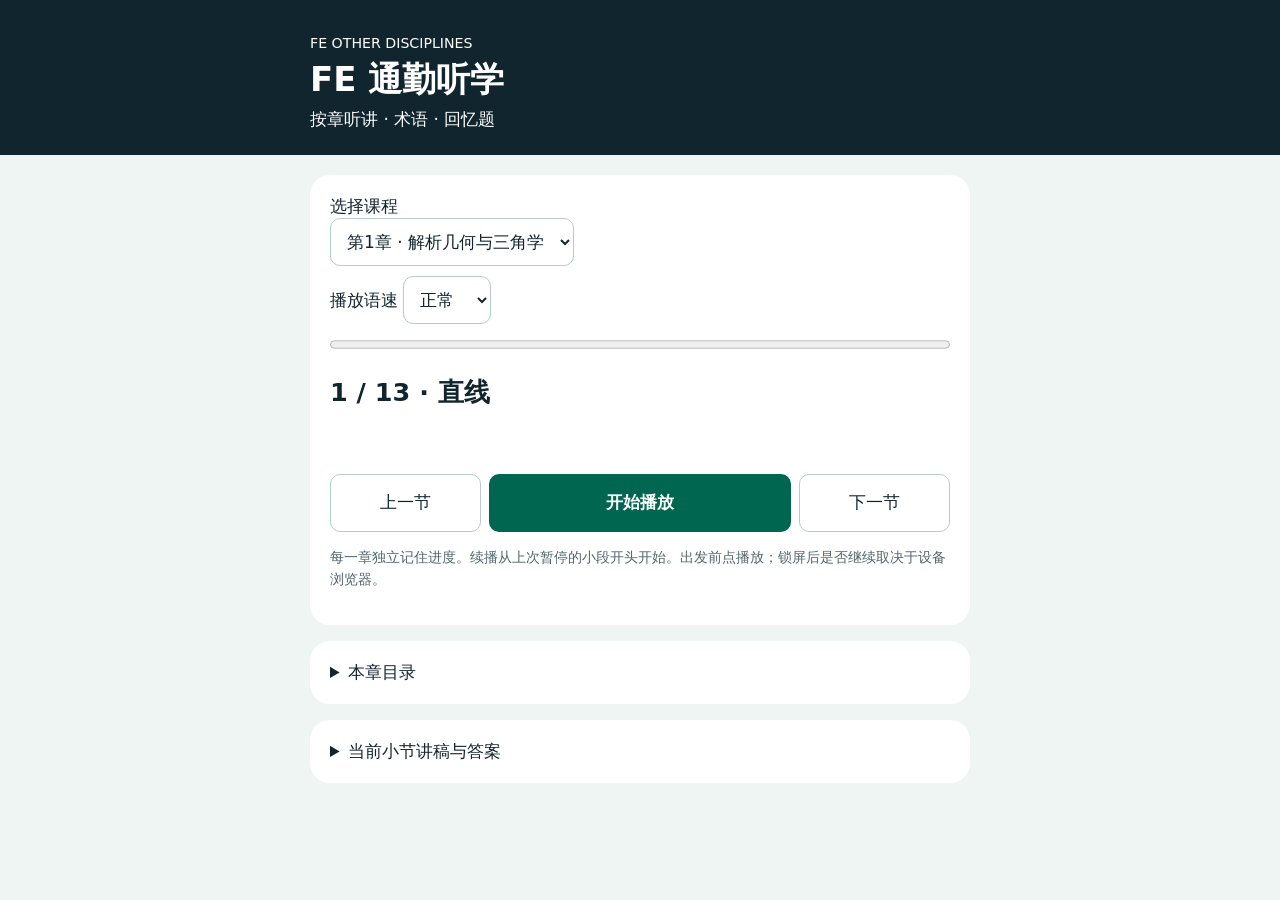
==== commute/index.html @ 7ecb3fdf "Add chapter-based FE commute player with Chapter 1 and saved progress" ====
<!doctype html><html lang="zh-CN"><head><meta charset="utf-8"><meta name="viewport" content="width=device-width,initial-scale=1,viewport-fit=cover"><meta name="apple-mobile-web-app-capable" content="yes"><meta name="apple-mobile-web-app-title" content="FE 听学"><meta name="theme-color" content="#11252e"><title>FE 通勤听学</title><style>
*{box-sizing:border-box}body{margin:0;background:#eff5f3;color:#11252e;font:17px system-ui,sans-serif}header{background:#11252e;color:white;padding:32px max(22px,calc((100% - 660px)/2)) 24px}h1{margin:5px 0}main{max-width:700px;margin:auto;padding:20px}section{background:white;border-radius:20px;padding:20px;margin-bottom:16px}label{display:block;margin-bottom:10px}button,select{font:inherit;min-height:48px;border:1px solid #b8ccc6;border-radius:10px;background:#fff;color:#11252e;padding:8px 12px}select{max-width:100%}button{cursor:pointer}#play{background:#006650;color:white;border:0;min-height:58px;font-weight:700}nav{display:grid;grid-template-columns:1fr 2fr 1fr;gap:8px}progress{width:100%;accent-color:#006650}#status{min-height:1.5em}p{line-height:1.6}.muted{color:#50676c;font-size:14px}details button{width:100%;text-align:left;margin-top:6px}button[aria-current=true]{background:#d9eee7;border-color:#006650}
</style></head><body><header><small>FE OTHER DISCIPLINES</small><h1>FE 通勤听学</h1><div>按章听讲 · 术语 · 回忆题</div></header><main><section><label>选择课程<br><select id="chapter"></select></label><label>播放语速 <select id="rate"><option value=".8">0.8×</option><option value=".95" selected>正常</option><option value="1.1">1.1×</option></select></label><progress id="bar"></progress><h2 id="title"></h2><p id="status" role="status"></p><nav><button id="prev">上一节</button><button id="play">开始播放</button><button id="next">下一节</button></nav><p class="muted">每一章独立记住进度。续播从上次暂停的小段开头开始。出发前点播放；锁屏后是否继续取决于设备浏览器。</p></section><section><details><summary>本章目录</summary><div id="toc"></div></details></section><section><details><summary>当前小节讲稿与答案</summary><div id="script"></div></details></section></main><script>
const chapters=[{id:'1',title:'第1章 · 解析几何与三角学',sections:[["直线","Slope. Intercept. Point-slope form.","斜率是竖直变化量除以水平变化量。用同一个顺序取两个坐标差。水平线的斜率为零，竖直线的斜率未定义。求横截距就令纵坐标为零；求纵截距就令横坐标为零。","经过原点和点二、六的直线，斜率是多少？","三。纵坐标变化六，横坐标变化二。"],["多项式函数","Polynomial. Quadratic. Root. Repeated root.","最高次非零项决定多项式的次数。次数为二的叫二次函数。令函数为零来求根。二次方程的判别式是 b 的平方减四 a c。正值有两个不同实根，零有重实根，负值没有实根。","二次函数图像与横轴相切时，有几个不同的实根？","一个；它是重根。"],["圆锥曲线","Conic section. Circle. Parabola. Ellipse. Hyperbola. Focus. Foci. Directrix.","圆上各点到圆心等距。抛物线上各点到焦点和准线等距。椭圆到两个焦点的距离和固定，双曲线到两个焦点的距离差的绝对值固定。","标准式里，椭圆和双曲线的两个平方项有什么区别？","椭圆的两项相加；双曲线的两项相减。对无旋转的双曲线，右边化成正一后，正项决定开口方向。"],["球面","Sphere. Center. Radius.","球面是到球心距离等于半径的所有空间点。标准方程左边是三个坐标相对球心的差各自平方再相加，右边是半径平方。","球面标准方程右边是二十五，半径是多少？","五。"],["空间两点距离","Distance between two points in space. Coordinate difference.","分别取两个点的横坐标差、纵坐标差和高度差。三个差各自平方，相加再开方。这个方法也用来求三维向量的长度。","三个坐标差分别是三、四、十二，距离是多少？","十三。"],["度与弧度","Degree. Radian. Angle mode.","一百八十度等于派弧度。度转弧度乘以派除以一百八十；弧度转度做反向换算。用计算器求三角函数之前先检查角度模式。","六十度等于多少弧度？","派除以三。"],["平面角","Plane angle. Complementary. Supplementary.","两个角相加等于九十度，叫互余；相加等于一百八十度，叫互补。量角时先确定始边、终边和旋转方向；按通常坐标约定，逆时针为正。","四十度的补角是多少？","一百四十度。"],["三角形","Triangle. Interior angle. Isosceles. Equilateral.","平面三角形三个内角和为一百八十度。等腰三角形的两条等边所对的角相等；等边三角形的三个角都是六十度。三角形任意两边之和必须大于第三边。","长二、三、五的三条线段能组成三角形吗？","不能。二加三等于五，三条线段只能排成直线。"],["直角三角形","Right triangle. Opposite. Adjacent. Hypotenuse.","相对于选定的锐角，正弦是对边除以斜边；余弦是邻边除以斜边；正切是对边除以邻边。换一个锐角，对边和邻边会互换，斜边不变。","对边三、邻边四，正切是多少？","四分之三。"],["三角恒等式","Trigonometric identity. Pythagorean identity.","正弦平方加余弦平方恒等于一。余弦在正负同一个角时相等；正弦则变号。如果从平方求出绝对值，还得用象限确定正负。","一个角在第二象限，正弦为五分之三，余弦是多少？","负五分之四。第二象限横坐标为负。"],["一般三角形","Law of sines. Law of cosines. Included angle.","知道一组相对的边和角，可以考虑正弦定理。知道两边和夹角求第三边，或知道三边求一个角，考虑余弦定理。若只给两边和其中一条边的对角，要注意可能有两个解，也可能无解。","两边长度分别为三和四，夹角为九十度。第三边是多少？","五。余弦定理在夹角九十度时变成熟悉的勾股定理。"],["面积计算","Area. Perpendicular height. Sector. Composite area.","三角形面积是底乘垂直高的一半。平行四边形是底乘垂直高。梯形是两条平行边的平均长度乘垂直高度。扇形面积是整圆面积乘圆心角占一整圈的比例。组合图形可以分块相加，或用大图减去孔洞。面积单位要平方。","半径四的圆上，九十度扇形的面积是多少？","四派平方单位。它占整个圆的四分之一。"],["体积计算","Volume. Cross-sectional area. Cylinder. Cone. Pyramid. Sphere.","直棱柱和圆柱的体积是底面积乘垂直高度。圆锥和棱锥是同底同高柱体的三分之一。球体体积和半径的三次方成正比。组合容器先按形状分段，再看哪些体积要加、哪些要减。体积单位要立方。","同底同高的圆柱和圆锥，哪个体积大，大几倍？","圆柱是圆锥的三倍。"]]}];
const $=id=>document.getElementById(id), synth=window.speechSynthesis, key='fe_commute_position_v1';
let saved={};try{saved=JSON.parse(localStorage.getItem(key))||{}}catch{}
let ch=0, i=0, playing=false, epoch=0, utterance, timer, watchdog;
const sections=()=>chapters[ch].sections, parts=()=>sections().flatMap(([n,en,zh,q,a])=>[['zh-CN',n],['en-US',en],['zh-CN',zh],['zh-CN',q],['pause',''],['zh-CN','答案。'+a]]);
function save(){saved[chapters[ch].id]=i;saved.current=chapters[ch].id;saved.rate=$('rate').value;try{localStorage.setItem(key,JSON.stringify(saved))}catch{}}
function draw(msg){const total=parts().length,k=Math.min(Math.floor(i/6),sections().length-1),s=sections()[k];$('title').textContent=(k+1)+' / '+sections().length+' · '+s[0];$('bar').max=total;$('bar').value=i;$('play').textContent=playing?'暂停':i===total?'重听本章':i?'继续播放':'开始播放';$('status').textContent=msg??(playing?'正在播放':i===total?'本章已听完':i?'已保存进度':'');$('toc').querySelectorAll('button').forEach((b,j)=>b.setAttribute('aria-current',String(j===k)));$('script').replaceChildren(...s.slice(1).map(t=>{const p=document.createElement('p');p.textContent=t;return p}));}
function stop(){playing=false;epoch++;clearTimeout(timer);clearTimeout(watchdog);if(utterance){utterance=null;synth?.cancel()}save();}
function step(){if(!playing)return;save();draw();const part=parts()[i];if(!part){stop();draw();return;}const token=epoch;const done=()=>{if(token!==epoch||!playing)return;clearTimeout(watchdog);utterance=null;i++;step()};if(part[0]==='pause'){timer=setTimeout(done,4000);return;}
try{if(navigator.audioSession)navigator.audioSession.type='playback'}catch{}
const u=new SpeechSynthesisUtterance(part[1]);utterance=u;u.lang=part[0];u.rate=Number($('rate').value);u.onend=done;u.onerror=()=>{if(token!==epoch)return;stop();draw('未能播放。请检查声音输出，再点继续。')};watchdog=setTimeout(()=>{if(token!==epoch)return;stop();draw('朗读没有响应，请点继续重试。')},45000);try{synth.speak(u)}catch{stop();draw('无法启动朗读。')}
}
function start(){if(!synth||!window.SpeechSynthesisUtterance){draw('当前浏览器不支持朗读。可以打开讲稿阅读。');return;}if(i>=parts().length)i=0;playing=true;step();}
function seek(n){const was=playing;stop();i=Math.max(0,Math.min(n,(sections().length-1)*6));save();if(was)start();else draw();}
function load(){const raw=saved[chapters[ch].id];i=Number.isInteger(raw)?Math.max(0,Math.min(raw,parts().length)):0;$('toc').replaceChildren(...sections().map(([n],j)=>{const b=document.createElement('button');b.textContent=(j+1)+'. '+n;b.onclick=()=>seek(j*6);return b}));draw();}
chapters.forEach((c,j)=>$('chapter').add(new Option(c.title,j)));
ch=Math.max(0,chapters.findIndex(c=>c.id===saved.current));$('chapter').value=ch;if(['.8','.95','1.1'].includes(saved.rate))$('rate').value=saved.rate;
$('chapter').onchange=()=>{stop();ch=Number($('chapter').value);load();save()};$('rate').onchange=save;
$('play').onclick=()=>{if(playing){stop();draw()}else start()};$('prev').onclick=()=>seek((Math.floor(i/6)-1)*6);$('next').onclick=()=>{const n=(Math.floor(i/6)+1)*6;if(n<parts().length)seek(n)};
window.addEventListener('pagehide',stop);load();
</script></body></html>
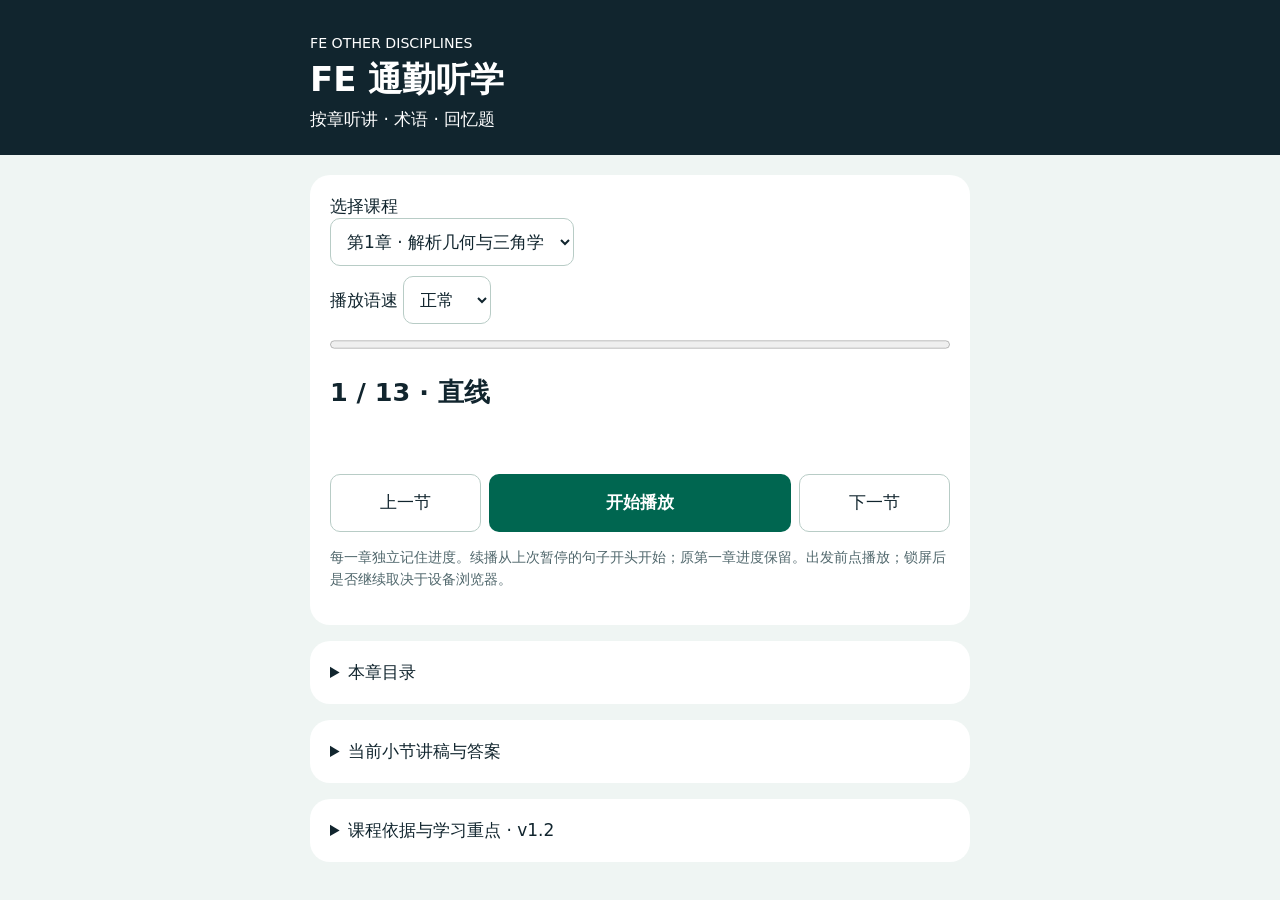
==== commit 38e65a71: "Expand FE commute lessons through chapter 8 with exam-aligned emphasis and sentence resume" ====
--- a/commute/index.html
+++ b/commute/index.html
@@ -1,21 +1,36 @@
 <!doctype html><html lang="zh-CN"><head><meta charset="utf-8"><meta name="viewport" content="width=device-width,initial-scale=1,viewport-fit=cover"><meta name="apple-mobile-web-app-capable" content="yes"><meta name="apple-mobile-web-app-title" content="FE 听学"><meta name="theme-color" content="#11252e"><title>FE 通勤听学</title><style>
 *{box-sizing:border-box}body{margin:0;background:#eff5f3;color:#11252e;font:17px system-ui,sans-serif}header{background:#11252e;color:white;padding:32px max(22px,calc((100% - 660px)/2)) 24px}h1{margin:5px 0}main{max-width:700px;margin:auto;padding:20px}section{background:white;border-radius:20px;padding:20px;margin-bottom:16px}label{display:block;margin-bottom:10px}button,select{font:inherit;min-height:48px;border:1px solid #b8ccc6;border-radius:10px;background:#fff;color:#11252e;padding:8px 12px}select{max-width:100%}button{cursor:pointer}#play{background:#006650;color:white;border:0;min-height:58px;font-weight:700}nav{display:grid;grid-template-columns:1fr 2fr 1fr;gap:8px}progress{width:100%;accent-color:#006650}#status{min-height:1.5em}p{line-height:1.6}.muted{color:#50676c;font-size:14px}details button{width:100%;text-align:left;margin-top:6px}button[aria-current=true]{background:#d9eee7;border-color:#006650}
-</style></head><body><header><small>FE OTHER DISCIPLINES</small><h1>FE 通勤听学</h1><div>按章听讲 · 术语 · 回忆题</div></header><main><section><label>选择课程<br><select id="chapter"></select></label><label>播放语速 <select id="rate"><option value=".8">0.8×</option><option value=".95" selected>正常</option><option value="1.1">1.1×</option></select></label><progress id="bar"></progress><h2 id="title"></h2><p id="status" role="status"></p><nav><button id="prev">上一节</button><button id="play">开始播放</button><button id="next">下一节</button></nav><p class="muted">每一章独立记住进度。续播从上次暂停的小段开头开始。出发前点播放；锁屏后是否继续取决于设备浏览器。</p></section><section><details><summary>本章目录</summary><div id="toc"></div></details></section><section><details><summary>当前小节讲稿与答案</summary><div id="script"></div></details></section></main><script>
+</style></head><body><header><small>FE OTHER DISCIPLINES</small><h1>FE 通勤听学</h1><div>按章听讲 · 术语 · 回忆题</div></header><main><section><label>选择课程<br><select id="chapter"></select></label><label>播放语速 <select id="rate"><option value=".8">0.8×</option><option value=".95" selected>正常</option><option value="1.1">1.1×</option></select></label><progress id="bar"></progress><h2 id="title"></h2><p id="status" role="status"></p><nav><button id="prev">上一节</button><button id="play">开始播放</button><button id="next">下一节</button></nav><p class="muted">每一章独立记住进度。续播从上次暂停的句子开头开始；原第一章进度保留。出发前点播放；锁屏后是否继续取决于设备浏览器。</p></section><section><details><summary>本章目录</summary><div id="toc"></div></details></section><section><details><summary>当前小节讲稿与答案</summary><div id="script"></div></details></section><section><details><summary>课程依据与学习重点 · v1.2</summary><p>第1–8章按用户提供的教材目录编排，讲解与练习为原创复习材料，不是教材逐页转录或官方真题。章节内标注讲解深度，按考纲覆盖、后续用途和学习薄弱点分配内容，不按页数平均分配。</p><p>数学整体8–12题、概率统计6–9题、静力学9–14题；这些是科目题数范围，不是单章题数。官方未给出每个小节的独立分值。“重点”是教学分配判断，不能保证实际出题频率。第一章优先距离、角度、三角关系及面积体积应用；第二章加强向量；第三章加强导数。变换等补充内容简讲。</p><p>关键词是查找建议，具体标题和页码依 Handbook 版本而异。听学用于概念与口答；计算、图形和详细计算器按键请在停下后练习。播放进度保存在当前浏览器，清除网站数据会丢失；不跨设备同步。</p><p><a href="https://ncees.org/wp-content/uploads/FE-Other-Disciplines-CBT-specs.pdf">NCEES Other Disciplines 官方考纲</a> · <a href="https://education.ti.com/products/calculators/scientific-calculators/ti-36x-pro">TI-36X Pro 官方功能说明</a></p></details></section></main><script>
 const chapters=[{id:'1',title:'第1章 · 解析几何与三角学',sections:[["直线","Slope. Intercept. Point-slope form.","斜率是竖直变化量除以水平变化量。用同一个顺序取两个坐标差。水平线的斜率为零，竖直线的斜率未定义。求横截距就令纵坐标为零；求纵截距就令横坐标为零。","经过原点和点二、六的直线，斜率是多少？","三。纵坐标变化六，横坐标变化二。"],["多项式函数","Polynomial. Quadratic. Root. Repeated root.","最高次非零项决定多项式的次数。次数为二的叫二次函数。令函数为零来求根。二次方程的判别式是 b 的平方减四 a c。正值有两个不同实根，零有重实根，负值没有实根。","二次函数图像与横轴相切时，有几个不同的实根？","一个；它是重根。"],["圆锥曲线","Conic section. Circle. Parabola. Ellipse. Hyperbola. Focus. Foci. Directrix.","圆上各点到圆心等距。抛物线上各点到焦点和准线等距。椭圆到两个焦点的距离和固定，双曲线到两个焦点的距离差的绝对值固定。","标准式里，椭圆和双曲线的两个平方项有什么区别？","椭圆的两项相加；双曲线的两项相减。对无旋转的双曲线，右边化成正一后，正项决定开口方向。"],["球面","Sphere. Center. Radius.","球面是到球心距离等于半径的所有空间点。标准方程左边是三个坐标相对球心的差各自平方再相加，右边是半径平方。","球面标准方程右边是二十五，半径是多少？","五。"],["空间两点距离","Distance between two points in space. Coordinate difference.","分别取两个点的横坐标差、纵坐标差和高度差。三个差各自平方，相加再开方。这个方法也用来求三维向量的长度。","三个坐标差分别是三、四、十二，距离是多少？","十三。"],["度与弧度","Degree. Radian. Angle mode.","一百八十度等于派弧度。度转弧度乘以派除以一百八十；弧度转度做反向换算。用计算器求三角函数之前先检查角度模式。","六十度等于多少弧度？","派除以三。"],["平面角","Plane angle. Complementary. Supplementary.","两个角相加等于九十度，叫互余；相加等于一百八十度，叫互补。量角时先确定始边、终边和旋转方向；按通常坐标约定，逆时针为正。","四十度的补角是多少？","一百四十度。"],["三角形","Triangle. Interior angle. Isosceles. Equilateral.","平面三角形三个内角和为一百八十度。等腰三角形的两条等边所对的角相等；等边三角形的三个角都是六十度。三角形任意两边之和必须大于第三边。","长二、三、五的三条线段能组成三角形吗？","不能。二加三等于五，三条线段只能排成直线。"],["直角三角形","Right triangle. Opposite. Adjacent. Hypotenuse.","相对于选定的锐角，正弦是对边除以斜边；余弦是邻边除以斜边；正切是对边除以邻边。换一个锐角，对边和邻边会互换，斜边不变。","对边三、邻边四，正切是多少？","四分之三。"],["三角恒等式","Trigonometric identity. Pythagorean identity.","正弦平方加余弦平方恒等于一。余弦在正负同一个角时相等；正弦则变号。如果从平方求出绝对值，还得用象限确定正负。","一个角在第二象限，正弦为五分之三，余弦是多少？","负五分之四。第二象限横坐标为负。"],["一般三角形","Law of sines. Law of cosines. Included angle.","知道一组相对的边和角，可以考虑正弦定理。知道两边和夹角求第三边，或知道三边求一个角，考虑余弦定理。若只给两边和其中一条边的对角，要注意可能有两个解，也可能无解。","两边长度分别为三和四，夹角为九十度。第三边是多少？","五。余弦定理在夹角九十度时变成熟悉的勾股定理。"],["面积计算","Area. Perpendicular height. Sector. Composite area.","三角形面积是底乘垂直高的一半。平行四边形是底乘垂直高。梯形是两条平行边的平均长度乘垂直高度。扇形面积是整圆面积乘圆心角占一整圈的比例。组合图形可以分块相加，或用大图减去孔洞。面积单位要平方。","半径四的圆上，九十度扇形的面积是多少？","四派平方单位。它占整个圆的四分之一。"],["体积计算","Volume. Cross-sectional area. Cylinder. Cone. Pyramid. Sphere.","直棱柱和圆柱的体积是底面积乘垂直高度。圆锥和棱锥是同底同高柱体的三分之一。球体体积和半径的三次方成正比。组合容器先按形状分段，再看哪些体积要加、哪些要减。体积单位要立方。","同底同高的圆柱和圆锥，哪个体积大，大几倍？","圆柱是圆锥的三倍。"]]}];
+chapters.push(...[{"id":"2","title":"第2章 · 代数与线性代数","sections":[["对数｜基础","Logarithm. Base. Natural logarithm. Exponent.","对数回答一个问题：底数要升到几次方，才得到这个数？二的三次方等于八，所以以二为底八的对数等于三。实数对数的真数必须大于零，底数大于零且不等于一。乘积的对数变成对数相加，商变成相减，幂的指数可以提到前面；和的对数不能这样拆。自然对数的底数是 e。计算器的 log 和 ln 要分清；一般换底可用真数的自然对数除以底数的自然对数。Handbook 可搜 logarithm。","以十为底，一百乘一千的对数是多少？能把一百加一千的对数也拆成两个对数相加吗？","乘积的对数等于二加三，也就是五。加法不能用乘积法则拆开。"],["复数｜重点","Complex number. Real part. Imaginary part. Conjugate. Magnitude.","复数写成实部加虚部乘 i，i 的平方等于负一，电气里也常用 j。相加时实部加实部，虚部加虚部。相乘要展开，遇到 i 平方就换成负一。三加四 i 的共轭是三减四 i，模是三和四的平方和开方，等于五。相除时可让分子分母同乘分母的共轭。复数的模不是实部加虚部。Handbook 搜 complex numbers；后续交流电路会再次使用。","三加四 i，乘三减四 i，结果是多少？为什么没有虚部？","二十五。交叉项抵消，负十六 i 平方变成正十六，再加九。一般复数乘自己的共轭，等于模的平方。"],["极坐标｜重点","Polar coordinates. Rectangular coordinates. Magnitude. Phase angle.","平面上的点既能用横纵坐标表示，也能用距离和方向角表示。半径乘角度的余弦得到横坐标，乘正弦得到纵坐标。反过来，半径用平方和开方。角度不能只看纵坐标除横坐标的反正切，因为它不能独自区分全部象限。比如负三、正三在第二象限，角度是一百三十五度，不是负四十五度。TI 三十六 X Pro 先检查度或弧度模式。Handbook 可搜 polar。","半径为十，方向角为三十度，横纵分量分别约是多少？","横分量八点六六，纵分量五。变式：若方向角是一百五十度，横分量变成负八点六六，纵分量仍为五。"],["方程的根｜基础","Root. Solution. Real root. Complex root.","根就是代入后能使方程成立的未知数值。先移项成为函数等于零，再谈求根。二次方程要区分两个不同实根、重根和复根。已知多项式的一个根，可以分解出对应因式，再处理剩下的多项式。选择题也可代入选项验证，但要验证原方程。TI 三十六 X Pro 有多项式求解器，适合检查二次和三次方程；计算器不能替你判断题目要求实根还是所有根。","若二是一个根，对应因式是 x 加二还是 x 减二？","x 减二，因为代入二后这个因式为零。你之前的三次方程题用代入法有效，接下来要把根和因式的关系补上。"],["矩阵｜重点","Matrix. Row. Column. Determinant. Inverse. Singular.","矩阵维数先报行，再报列。两个矩阵相加需要同样维数。矩阵相乘看中间维数：二行三列乘三行四列，结果为二行四列。每个元素用左边的一行与右边的一列对应相乘再相加。乘法一般不能交换顺序。二乘二矩阵的行列式，是主对角线乘积减另一条对角线乘积。方阵行列式为零时没有逆矩阵，叫奇异矩阵。TI 三十六 X Pro 的矩阵功能可核算，但先判维数。Handbook 搜 matrix 或 determinant。","矩阵第一行为一、二，第二行为三、四。行列式是多少？是否可逆？","一乘四减二乘三，等于负二。行列式不为零，所以可逆。变式：若第二行改成二、四，行列式为零，两行成比例，不可逆。"],["方程组的矩阵形式｜重点","Simultaneous equations. Coefficient matrix. Unknown vector.","写矩阵方程时，先统一未知数顺序。例如 x 加 y 等于五，二 x 减 y 等于一。系数矩阵第一行是一、一，第二行是二、负一；未知向量按 x、y 排列；右端向量是五、一。少一个未知数的项必须填零，不能让后面系数向前挪。计算器的线性方程组求解器可省算术，但求完必须代回原方程。Handbook 可搜 linear equations。","刚才两条方程相加，能先消去哪个未知数？最后 x 和 y 是多少？","消去 y，得到三 x 等于六，所以 x 等于二，y 等于三。代回第二式，四减三等于一。"],["克拉默法则｜简讲","Cramer's rule. Determinant.","克拉默法则用于系数矩阵行列式不为零的方程组。求某个未知数，就把系数矩阵中对应的那一列替换成右端常数列，求新行列式，再除以原行列式。这里替换的是列，不是行。若原行列式为零，不能直接套这个除法，也不能只凭这一点断定无解，因为也可能有无穷多解。考试复习重点是识别适用条件和正确替换，不必花大量听学时间展开大行列式。","原行列式为二，替换 x 对应列后的行列式为六，x 是多少？","三。分子六除以分母二。"],["向量｜加强","Vector. Component. Magnitude. Unit vector. Dot product. Cross product.","从起点指向终点的向量，三个分量都用终点减起点。起点二、三、十一，终点十、十五、二十，分量是八、十二、九。平方和为二百八十九，开方是十七。单位向量就是每个分量除以长度，它只保留方向，长度为一；零向量不能这样归一化。点积结果是标量，可用来求夹角；叉积结果是向量，方向用右手定则。Handbook 分开搜 vector、magnitude 或 unit vector，词之间保留空格。计算器向量功能能核算，先判断题目问长度还是方向。","向量十二、负二十、负九的长度和单位向量是什么？","长度二十五。三个分量分别除以二十五，得到零点四八、负零点八、负零点三六。变式：方向反过来，三个分量一起变号，长度仍是二十五。"],["向量恒等式｜重点基础","Scalar product. Vector product. Orthogonal.","一个向量点乘自己，等于长度的平方，只有零向量才等于零。一个向量叉乘自己则总等于零。点积可以交换顺序；叉积交换顺序会变号。两个非零向量垂直时点积为零，平行时叉积为零。理解这些规则比背一串符号更有用。复杂向量恒等式先知道在 Handbook 哪里查，优先掌握力的分解和力矩需要的运算。","两个非零向量的点积为零，它们是平行还是垂直？叉积换顺序后呢？","点积为零表示垂直。叉积换顺序后方向相反，大小不变。"],["数列与级数｜基础","Arithmetic progression. Geometric progression. Series. Convergence.","等差数列每次加同一个差，等比数列每次乘同一个比。等差数列求和可用首尾项的平均乘项数。等比数列要注意指数和项数，第一项通常对应零次幂。无限等比级数只有公比绝对值小于一才收敛，其和为首项除以一减公比。这也是后面理解某些资金序列的基础，但具体现金流仍要按工程经济学的时点计算。Handbook 搜 series。","一、二分之一、四分之一不断加下去，极限和是多少？","二，首项一除以一减二分之一。若公比换成二，项越来越大，不能套收敛级数的和。"]]},{"id":"3","title":"第3章 · 微积分","sections":[["导数｜加强","Derivative. Slope. Tangent. Rate of change.","导数表示瞬时变化率，在图像上是切线斜率。先对函数求导，再代入指定的 x，而不是把函数值当斜率。x 的 n 次方求导，是 n 乘 x 的 n 减一次方；常数的导数为零。复合函数还要乘内层导数，叫链式法则。你之前的 y 等于十二 x 平方加三，在 x 等于五处，函数值是三百零三，而斜率来自二十四 x，等于一百二十。TI 三十六 X Pro 可求某一点的数值导数，但不会替你输出一般的符号导数。Handbook 搜 derivatives。","y 等于三 x 平方加二，在 x 等于二时，切线斜率是多少？","十二，因为导数是六 x。变式：若函数变成三乘 x 加一的平方，导数为六乘 x 加一，代入二得到十八。"],["临界点与极值｜重点","Critical point. Local maximum. Local minimum. Endpoint.","临界点位于函数定义域内，可能是导数为零，也可能是导数不存在的点。导数为零不保证是极值，比如 x 的三次方在零处仍从左往右增加。可以看导数由负变正还是由正变负，或在适用时用二阶导数检验。闭区间上的绝对最大最小值还必须检查端点。优化题先写目标函数，再找临界点，最后比较合理范围内的候选值。","x 平方减四 x 加五的最小值在哪里？值是多少？","导数二 x 减四为零，得到 x 等于二；函数值为一。二阶导数为正，确认是最小值。"],["偏导数｜简讲","Partial derivative. Hold constant.","偏导数表示只改变一个变量时函数如何变化。对 x 求偏导时，把其他独立变量当常数。例如 x 平方乘 y，对 x 求偏导得到二 x y，对 y 求偏导得到 x 平方。现行数学考纲明确列的是单变量微积分，所以这里作为理解后续场和热力学关系的补充，不与基础导数、积分投入一样多。","x 平方加三 y，对 x 的偏导是多少？","二 x。三 y 在这一步被当成常数。"],["曲率｜简讲","Curvature. Radius of curvature.","曲率描述曲线局部弯得有多厉害，曲率半径与非零曲率互为倒数。直线曲率为零，圆的曲率是半径的倒数。一般函数的曲率公式涉及一阶和二阶导数，遇到时查表，比在通勤中硬背长公式更有效。不要把斜率大误认为曲率一定大，一条很陡的直线仍没有弯曲。","半径二米的圆，曲率是多少，单位是什么？","每米零点五。曲率的量纲是长度的倒数。"],["极限｜基础","Limit. Continuity. Indeterminate form.","极限描述自变量接近某个值时，函数趋向哪里，并不要求该点函数值存在。遇到零除以零，这是未定式，不是答案零。先考虑因式分解、约分或其他适用方法。以 x 平方减一除以 x 减一为例，x 不等于一时可化成 x 加一，因此接近一时极限是二。连续还要求极限与该点函数值一致。","刚才这个分式在 x 等于一时没有定义，是否意味着极限不存在？","不是。极限仍为二。函数在点上的值与趋近该点的行为要分开看。"],["积分｜重点","Integral. Antiderivative. Definite integral. Net area.","不定积分求原函数，要加积分常数。定积分给出带符号的累积量：图像在横轴下方会贡献负值，所以它不总是几何总面积。速度积分得到位移，速率积分得到路程。算定积分时用原函数在上限的值减下限的值；换上下限会变号。TI 三十六 X Pro 可求数值定积分，用来核算；先确认积分上下限、被积函数和单位。Handbook 搜 integrals。","速度为二 t 米每秒，从零秒到三秒的位移是多少？","积分的原函数是 t 平方，上限九减下限零，得到九米。变式：若速度有一段为负，求总路程要按方向改变处分段取绝对贡献。"],["形心与惯性矩｜概念重点","Centroid. First moment of area. Second moment of area.","形心可看成面积分布的平均位置，组合面积的形心等于各块面积乘各自形心坐标之和，再除以总面积。孔洞用负面积处理。面积二次矩则把到指定轴的距离平方作为权重，单位是长度四次方；它与质量惯性矩不是同一量。这里理解积分意义，详细组合截面计算到第十章再做。Handbook 搜 centroid 和 moment of inertia。","相同面积的两块区域，其形心横坐标分别为一和五，组合形心横坐标是多少？","三，因为面积相同，位置取平均。若面积不同就必须加权。"],["梯度、散度与旋度｜补弱","Gradient. Divergence. Curl.","梯度针对标量场，指向增长最快的方向。散度描述局部净流出趋势。旋度描述局部旋转趋势。平面场通常看垂直纸面的旋度分量，朝纸外为正，对应逆时针小桨轮趋势。不能只看某一根箭头朝哪里，要比较邻近位置的方向和大小怎样变化。完全均匀的一排箭头即使斜着指，也没有旋度。Handbook 搜 curl，不搜 positive vector。这里针对你之前的困惑补概念，不进行长篇场论推导。","如果上方流体向左、下方向右，局部小桨轮倾向顺时针还是逆时针？","逆时针，对应朝纸外的正旋度。关键在上下流速的差异，不是单独某根箭头的方向。"]]},{"id":"4","title":"第4章 · 微分方程与变换","sections":[["微分方程入门｜重点","Differential equation. Order. Initial condition.","微分方程把未知函数和它的导数联系起来。最高阶导数决定阶数。求解的结果通常是一个函数，不是单个数。通解含任意常数，初始条件用来确定常数。一阶增长衰减模型 y 的导数等于 k y，解为初值乘 e 的 k t 次方。k 为负时衰减。先认模型再用条件，比机械记一串形式有效。Handbook 搜 differential equations。","y 的导数等于负二 y，且零时刻 y 等于三，解是什么？","三乘 e 的负二 t 次方。代入零时刻得到三，再求导也能回到负二 y。"],["常系数齐次方程｜重点","Homogeneous. Constant coefficient. Characteristic equation.","对常系数线性齐次方程，可试指数形式，把微分问题化成特征方程。比如 y 的二阶导数减三倍一阶导数加二 y 等于零，对应 r 平方减三 r 加二等于零。根为一和二，所以解是两个指数函数的线性组合。重根时需额外乘 t；复根对应指数包络下的正弦余弦。不要把方程的阶数和特征根的数值混淆。","刚才方程的通解有几个待定常数？需要几个独立初始条件来确定？","两个常数，需要两个独立初始条件。通常给初始位置和初始变化率。"],["非齐次方程｜基础","Nonhomogeneous. Particular solution. General solution.","右端有外部驱动项的线性方程是非齐次的。总解由齐次通解加一个特解组成。特解要适应驱动的形式，但若猜测与齐次解重复，需要调整形式。考试准备先能分清自然响应和受迫响应，代回验证结果；长篇系数推导留在书面练习。","y 的导数加二 y 等于六。若寻找一个常数特解，它是多少？","三，因为常数的导数为零，二乘三等于六。总解为三加一个常数乘 e 的负二 t 次方。"],["傅里叶级数｜简讲","Fourier series. Period. Frequency. Harmonic.","傅里叶级数用不同频率的正弦余弦组合来表示适当的周期信号。基频由周期决定，谐波频率是基频的整数倍。重点是理解时域波形可以分解成频率成分，不在本轮逐项推导系数。该主题没有在当前 Other Disciplines 数学考纲中被单独列出，作为补充保留。","一个周期为零点零二秒的信号，基频是多少？","五十赫兹，频率是一除以周期。"],["傅里叶变换｜简讲","Fourier transform. Time domain. Frequency domain.","傅里叶变换把信号从时域描述转换成频域描述，帮助看出哪些频率成分明显。与周期信号的离散谐波展开相比，它能用于更一般的信号分析。复习时知道用途和术语即可，遇到具体变换对先查参考表。不要把频率赫兹与角频率每秒弧度当成同一个数。","频率与角频率怎样换算？","角频率等于二派乘频率。"],["拉普拉斯变换｜基础补充","Laplace transform. Inverse transform.","拉普拉斯变换可把线性微分方程转成代数方程，同时处理初始条件。做题通常是变换、代入初值、解代数式，再反变换。先会查基本变换对，不优先背大表。常数一对应一除以 s，指数 e 的负 a t 次方对应一除以 s 加 a；具体还需满足变换存在条件。Handbook 可搜 Laplace。","一除以 s 加二，对应哪个常见时间函数？","e 的负二 t 次方。"],["差分方程｜简讲","Difference equation. Recurrence. Discrete time.","微分方程描述连续变化，差分方程描述按步更新。比如下一步的量等于上一步的零点九倍，就是每步减少百分之十。先确定初始值、步数和更新规则，不能把每步减少的百分比误当成每步减去固定数量。","初值一百，每步乘零点九，两步后是多少？","八十一。第一步九十，第二步再乘零点九。"]]},{"id":"5","title":"第5章 · 数值方法","sections":[["近似、误差与收敛｜重点","Approximation. Absolute error. Relative error. Convergence.","数值方法使用有限步骤近似答案。绝对误差是近似值与真值之差的绝对值；相对误差再除以真值的绝对值，真值为零时这个定义不可直接使用。舍入误差来自有限位数，截断误差来自用有限近似代替完整过程。收敛是迭代逐步接近目标，不是只看计算器输出很多位。中间步骤尽量保留精度。Handbook 搜 numerical methods。","真值十，近似值九点八，绝对误差和相对误差是多少？","绝对误差零点二，相对误差百分之二。"],["求根｜重点","Root finding. Bisection. Newton's method.","连续函数在区间两端异号时，区间内至少有一个根，二分法反复缩小这个区间。牛顿法从初值出发，用函数值除以导数值来修正：新值等于旧值减去函数值与导数值的比。它可能快，但初值差、导数接近零等情况会失败。TI 的数值求解器可帮助核对根，却不代替题目要求的一步迭代。","对 x 平方减二求根，从一点五开始做一步牛顿迭代，新值约多少？","函数值零点二五，导数值三，新值为一点五减零点二五除以三，约一点四一六七。"],["最小化｜基础","Minimization. Objective function. Search interval.","数值最小化是寻找目标函数较小的位置。先区分求根和求极值：求根找函数为零，求极值找高低点。若对导数求根，可以得到极值候选点，但还得判断性质和边界。数值搜索受区间和初值影响，也可能只找到局部最小值。","x 平方加一的最小值是多少？它有实根吗？","最小值是一，在 x 等于零处取得。它没有实根，所以找最小值和找零点是不同任务。"],["数值积分｜重点","Trapezoidal rule. Simpson's rule. Step size.","梯形法用直线连接相邻数据点，估算曲线下的累积量。单个梯形面积是区间宽度乘两端函数值的平均。复合梯形法中内部点会被相邻两段各用一次。常见复合辛普森三分之一法需要等间距且子区间数为偶数，权重按一、四、二、四直到一排列。不要把数据点数当子区间数。若题目指定算法，计算器数值积分结果只能核对，不能替代步骤。","在零到二的区间，两端函数值为一和五，单个梯形估算积分是多少？","六。宽度二乘平均高度三。若中间还有数据点，就应按要求分段。"],["常微分方程数值解｜基础","Euler method. Step. Initial value.","欧拉法用当前点的斜率向前走一步。新函数值等于旧函数值加步长乘当前斜率。斜率要在旧位置计算，不能提前使用未知的新值。步长较小通常改善近似，但也增加计算量，并不自动消除所有数值问题。Handbook 可搜 Euler。","已知 y 的导数等于 y，初值 y 等于一，步长零点一，用欧拉法走一步，y 约多少？","一点一。旧值一加零点一乘斜率一。"]]},{"id":"6","title":"第6章 · 概率与统计","sections":[["集合｜基础","Set. Union. Intersection. Complement.","并集表示至少属于两个集合之一，交集表示同时属于两者，补集表示在所讨论的全集里不属于该集合。读题时注意 and 与 or：and 通常指同时发生，or 通常包含二者都发生。集合语言是概率的基础，但本章的主要听学时间留给分布、估计和检验。","十个人里六人会英语，五人会法语，三人两种都会，至少会一种的有几人？","八人。六加五减去被重复计算的三。"],["排列与组合｜基础","Permutation. Combination. Order matters.","排列考虑顺序，组合不考虑顺序。选五个人组成小组，只看有哪些人，是组合；选主席和副主席，即使是同两个人，职位对调也不同，是排列。计算器有排列和组合功能，先判题意再输入人数与选取数，不能只凭出现 select 就认定组合。","从五个人选两人参加同一培训，有几种选法？若选两个不同职位呢？","培训小组有十种组合；两个不同职位有二十种排列。"],["概率法则｜重点基础","Independent. Mutually exclusive. Conditional probability.","相互独立表示一个事件发生不改变另一个的概率；互斥表示不能同时发生，两者不是同义词。求并集通常是两者概率相加再减交集。条件概率是交集概率除以条件事件概率，分母必须非零。独立事件的交集概率可以相乘。读题时尤其注意 given that，表示已知某条件发生，要换样本范围。Handbook 搜 conditional probability。","两次独立试验，每次成功概率零点八，两次都成功的概率是多少？至少一次成功呢？","都成功为零点六四。至少一次成功为一减两次都失败的概率，也就是一减零点零四，等于零点九六。"],["集中趋势｜基础","Mean. Median. Mode. Outlier.","均值用总和除以个数，中位数先排序再看中间位置，众数是出现最多的值。极端值会明显影响均值，却不一定显著影响中位数。若各组样本数不同，不能直接平均各组均值，应按人数加权。TI 的统计功能能算均值，但先检查录入数据与频数。","数据一、二、一百，均值和中位数哪个更接近大部分数据？","中位数二更接近其中两个较小数据。均值约三十四点三三，被一百拉高。"],["离散程度｜重点","Variance. Standard deviation. Standard error.","方差衡量数据围绕均值的平方偏离，标准差是方差的平方根，单位与原数据一致。总体方差和样本方差分母不同，常用样本方差除以 n 减一。标准误差描述估计量的波动，不等于原始数据的标准差。独立同分布样本的样本均值标准误差，常用总体标准差或其估计值除以样本量平方根。计算器统计结果要区分总体标准差与样本标准差。","其他条件相同，样本量变成四倍，均值标准误差变成多少？","原来的一半，因为平方根增大为两倍。"],["数值事件与随机变量｜基础","Random variable. Outcome. Discrete. Continuous.","随机变量把随机结果映射成数值。一天的故障次数是离散的，测量的连续长度通常用连续变量描述。分清事件、随机变量以及它取到的数值，后面才能选择合适的概率模型。一个结果可能对应多个事件，概率计算要以题目定义的样本空间为准。","一个小时内到达的顾客人数与一位顾客的等待时间，哪个通常是离散变量？","人数是离散变量，等待时间通常建模为连续变量。"],["离散概率函数｜基础","Probability mass function. Discrete probability.","离散变量每个可能值对应一个概率，所有概率非负且总和为一。教材目录把这一节写作离散概率密度函数，但更常见的术语是概率质量函数。计算某个范围的概率，就把这个范围内各个可能值的概率相加。不要把概率表里的数值和对应概率混为一谈。","随机变量只取零、一、二，概率分别是零点二、零点五、零点三。它至少为一的概率是多少？","零点八，把一和二对应的概率相加。"],["连续分布函数｜重点基础","Probability density function. Cumulative distribution function.","连续变量的密度不是某一点的概率，区间概率等于密度曲线下面积。单个点的概率为零，不代表这个值不可能测到。累积分布函数表示变量小于或等于某个值的概率，区间概率可由两个累积值相减。密度总积分为一，累积函数从零趋向一且不会下降。Handbook 搜 probability distribution。","已知累积概率 F 三等于零点八，F 一等于零点二，变量落在一到三之间的概率是多少？","零点六。连续分布下，是否包含两个端点不改变结果。"],["期望值｜重点","Expected value. Expected loss. Weighted average.","期望是按概率加权的平均，不一定是某次真的能出现的结果。离散变量用每个数值乘对应概率再求和。决策题要统一收益和损失的正负号，并把所有可能结果纳入。期望值不能说明风险的全部，还要看波动或最坏情形。官方考纲明确包括决策中的期望值和期望误差。","一项选择有四分之一概率赚一百，四分之三概率亏二十，期望净收益是多少？","十。二十五减十五。即使期望为正，也不保证这一次盈利。"],["常见概率分布｜重点","Normal distribution. Binomial. Poisson. Standard score.","正态分布用均值和标准差描述，标准化是观测值减均值，再除以标准差。二项分布用于固定次数、独立且成功概率相同的二元试验。泊松分布常用于满足相应假设的区间计数。先识别模型条件，再查表或计算，不要看到平均数就默认正态。正态概率还要分清左尾、右尾和中间区间。","正态变量均值一百、标准差十，观测值一百二十的标准分数是多少？","二，表示高于均值两个标准差。标准分数不是概率，还需进一步查分布。"],["学生 t 检验｜重点","Student's t. Degrees of freedom. Unknown variance.","对总体均值做推断，当总体标准差未知时，常会使用样本标准差和 t 分布。单样本均值检验的统计量，是样本均值减假设均值，再除以样本标准差除样本量平方根。常见自由度为 n 减一。小样本使用该方法还要检查总体近似正态等条件；不同检验类型的公式不能混用。Handbook 搜 Student 或 t distribution。","样本量十六、样本标准差八，均值标准误差是多少？单样本 t 检验自由度呢？","标准误差二，自由度十五。"],["置信水平｜重点","Confidence level. Significance level. Coverage.","百分之九十五置信水平描述重复抽样构造区间的方法：长期来看，约百分之九十五的区间会覆盖固定的真实参数。它不表示百分之九十五的原始数据在区间里。其他条件相同，置信水平提高，区间通常变宽。显著性水平常与所选检验和区间相联系，但要检查单侧或双侧设定。","其他条件相同，百分之九十九置信区间与百分之九十五相比，哪个更宽？","百分之九十九的区间更宽，要用更大的范围换取更高覆盖率。"],["随机变量求和｜重点基础","Sum of random variables. Covariance. Independence.","期望的线性性质不要求变量独立：和的期望等于期望之和。方差相加则必须注意协方差；独立变量的和或差，方差都是各自方差相加。标准差不能直接相加。若变量相关，需要加入对应的协方差项。","两个独立变量的标准差分别为三和四，它们之和的标准差是多少？","五。先把方差九和十六相加，再开方。"],["均值的和与差｜基础","Difference of means. Sampling distribution.","比较两组均值时，重点是均值差及其标准误差。独立样本的均值差方差由两组均值各自的方差相加。若是同一批对象的前后测量，应考虑配对差值，而不是随意当独立两组。检验是否可合并方差、选什么自由度，要依据具体条件和参考公式。","同一台设备改造前后成对测量，与两批独立设备相比，处理方法应完全相同吗？","不应。配对数据要保留配对关系，通常分析每对的差值。"],["置信区间｜重点","Confidence interval. Margin of error. Sample size.","常见均值置信区间结构是点估计加减临界值乘标准误差。总体标准差已知、模型适用时可用标准正态临界值；未知时常用 t 方法。误差界随样本量平方根减小，因此要把误差界缩小一半，其他条件相同通常需要四倍样本量。正式做题要分清总体参数、样本统计量和单位。","均值五十，标准误差二，题目给临界值二，区间是多少？","四十六到五十四。误差界是二乘二等于四。临界值二是本题给定近似，不是所有区间都固定用二。"],["假设检验｜重点","Null hypothesis. Alternative hypothesis. P-value. Type one error.","先写原假设和备择假设，再选显著性水平与合适统计量。p 值是在原假设成立及模型条件下，出现至少如此极端数据的概率，不是原假设为真的概率。p 值小于显著性水平时拒绝原假设；否则是不拒绝，不能说证明原假设正确。第一类错误是原假设本来为真却拒绝它。单侧双侧应由问题决定，不应看完结果再改。","p 值零点零三，显著性水平零点零五，应怎样判断？若显著性水平改为零点零一呢？","在零点零五水平拒绝原假设；在零点零一水平不拒绝。"],["线性回归与拟合｜重点","Linear regression. Residual. Correlation. R squared.","回归用模型描述变量间关系。残差通常是观测值减模型预测值。相关系数描述线性关联的方向和强度，但相关不证明因果。在含截距的简单线性回归中，决定系数等于相关系数的平方，表示模型解释的响应变异比例。还应看残差、标准误差及模型条件，不能只盯一个拟合数。TI 的双变量统计可辅助拟合，注意把自变量和因变量录入正确列。","相关系数为负零点八，在含截距的简单线性回归中，决定系数是多少？负相关是否说明决定系数为负？","决定系数零点六四，不是负数。负号描述关系方向，平方后不保留方向。"]]},{"id":"7","title":"第7章 · 力系与力矩","sections":[["力与分量｜重点","Force. Resultant. Component. Free-body diagram.","力既有大小也有方向，还要关注作用位置。选定坐标轴后再分解。如果角度从水平轴量起，水平分量用余弦，竖直分量用正弦；若从竖直轴量起，分量关系随之改变。多个力求合力，先分别加横分量、纵分量，必要时还有高度分量，再求大小与方向，不能直接把各力大小相加。自由体图要选清研究对象，只画它受到的外力。Handbook 搜 statics 或 force。","一个十牛顿的力与正水平轴夹三十度，两个分量是多少？若另有五牛顿竖直向下力，合力的竖直分量呢？","水平约八点六六牛顿，竖直五牛顿；再加向下五牛顿后，竖直合力为零。"],["力矩与力偶｜重点","Moment. Lever arm. Couple. Right-hand rule.","力矩衡量力对指定点或轴的转动效应。平面题常用力乘垂直力臂，不是乘任意距离。作用线穿过取矩点时力矩为零。三维可用位置向量叉乘力，位置向量从取矩点指向力作用点。力偶由大小相等、方向相反、作用线不同的两力组成，合力为零但可以有非零力矩。平面通常约定逆时针为正，写方程前先统一。","十牛顿的力，垂直力臂零点三米，力矩大小是多少？若作用线穿过取矩点呢？","三牛顿米；穿过取矩点时为零。变式：力大小不变，垂直力臂加倍，力矩也加倍。"],["力系等效｜重点","Equivalent force system. Distributed load. Resultant location.","把力移到别处，一般还要增加相应力偶，才能保持刚体外部效应等效。分布载荷的合力等于载荷图面积，作用位置在该载荷图的形心。均布载荷作用于长度中点，三角形载荷的合力作用点在靠较大端的三分之一长度处。把牛顿每米乘长度，才得到牛顿。不要把总载荷作用点随意放在几何中点。","长度四米，均布载荷每米二百牛顿，等效合力及位置是什么？若同长三角形载荷从零升到每米二百呢？","均布为八百牛顿，位于中点。三角形为四百牛顿，距较大载荷端四除以三米，约一点三三米。"],["平衡解题流程｜重点","Equilibrium. Support reaction. Pin. Roller.","先隔离物体画自由体图，再标支承反力、已知力与尺寸。理想平面铰支座通常提供两个力分量，光滑滚轮通常提供一个法向反力，固定端还可提供反力矩。平面刚体平衡要求两个方向合力为零且合力矩为零。优先对未知力通过的点取矩，可以消去这些未知量。解完看单位、方向和物理合理性，负结果表示与假设方向相反。","六米简支梁，中央受一百二十牛顿向下集中力，无其他竖向载荷，两端竖向反力是多少？","各六十牛顿向上。变式：若力移到距左端二米处，右端反力四十牛顿，左端八十牛顿；对左端取矩得右反力乘六等于一百二十乘二。"]]},{"id":"8","title":"第8章 · 桁架","sections":[["静定桁架｜重点基础","Truss. Member. Joint. Statically determinate. Stability.","理想桁架由铰接杆件组成，载荷施加在节点，杆件通常视作二力杆，只承受轴向拉力或压力。平面桁架常用杆数加支承反力分量数等于二倍节点数，作为静定计数检查。但计数满足不保证几何稳定，仍要检查结构布置和支承。不要把这个等式当成稳定性的充分条件。Handbook 搜 truss。","若结构计数满足静定关系，是否就能保证它稳定？","不能。杆件或支承布置不合理，仍可能形成机构。"],["平面桁架与零力杆｜重点","Plane truss. Tension. Compression. Zero-force member.","拉力把节点沿杆向外拉，压力把节点沿杆向内推。分析节点时可以先把未知杆力统一假设为拉力，算出负值再解释为压力。没有外载或支座反力的节点，如果只有两根不共线杆相连，两根都是零力杆；如果恰好三根杆，其中两根共线，第三根非共线杆是零力杆。条件缺一不可，尤其不能忽略节点上的反力。零力杆也可能对其他载荷工况或稳定有用。","一个无外力节点连接三根杆，两根水平共线，一根斜杆，哪个是零力杆？","斜杆。两根水平杆无法平衡它的竖直分量，因此它的轴力必须为零。"],["节点法｜重点","Method of joints. Joint equilibrium. Axial force.","节点法把一个节点单独隔离，写水平和竖直力平衡。通常先求整体支座反力，再从最多两个独立未知杆力的节点入手。先根据几何确定分量比例，再列方程。两根对称斜杆支撑节点时，两边的水平分量可以抵消，竖直分量共同平衡外载。不要把单根杆的竖直分量误认为整根杆力。","一个节点向下受十千牛，两根对称杆从该节点向左右上方延伸，均与水平成三十度。平衡时每根杆力多少，是拉还是压？","每根十千牛拉力。两根拉力的向上分量相加为二乘杆力乘正弦三十度，等于十千牛。"],["截面法｜重点","Method of sections. Cut section. Moment equilibrium.","只想求几根指定杆力时，可切开桁架，取一侧整体画自由体图。平面截面体可用两个力平衡方程和一个力矩平衡方程。通常选择穿过不超过三根待求杆的截面，并确保方程独立；并不是只要三根就一定可解。对两根未知杆作用线的交点取矩，常能直接求第三根。截面上未知杆力仍可先假设拉力，负值解释为压力。","某截面取矩后，目标杆力的垂直力臂为两米，需平衡的外力矩为六千牛米，目标杆力大小是多少？","三千牛。还要根据方程符号判断拉压；不能只有大小就直接判定受拉。"]]}]);
+const firstExtras={"0":"做题先辨认题目问斜率、截距还是方程。比如经过一、二和三、六，斜率为二，点斜式用纵坐标减二等于二乘横坐标减一。直线平移与转动对斜率的影响不同：平行线斜率相同；两条非竖直的垂直线斜率乘积为负一。Handbook 搜 straight line 或 slope。","2":"抛物线尤其要先看参数定义。你教材的横向形式是纵坐标差的平方等于二 p 乘横坐标差，所以顶点到焦点的距离是 p 的绝对值除以二；另一些资料写四 a，此时顶点到焦点距离是 a 的绝对值。两种符号约定不能直接混用。椭圆的焦距参数满足 c 平方等于 a 平方减 b 平方，双曲线是相加，其中 a 的意义要按对应标准式确认。本节以识别和基础计算为主，长推导不必反复听。","4":"这是你之前的薄弱点。一定先做三个坐标差，再分别平方，不是把两个点到原点的距离相减。反向取差会让三个分量变号，但距离不变。Handbook 可搜 distance。第二章会把同一方法连接到向量长度和单位向量。","5":"TI 三十六 X Pro 里，先用 mode 检查角度单位，再算三角函数。已知角度用正弦、余弦等求比值；已知比值求角度，用反三角函数。弧度是角度的数值表示，派本身仍是约三点一四的常数，不能把所有公式里的派都换成一百八十。","8":"遇到力的分解或斜杆题，先画清题目给的角度是相对水平还是竖直。比如已知斜边十，角度相对水平为三十度，水平投影约八点六六，竖直投影五。计算器模式选错时结果仍可能像一个正常数字，因此核对数量级和方向很重要。","10":"实际计算时先给边与对应角作一致标记。比如两边三和四，夹角六十度，第三边平方是九加十六减二乘三乘四乘余弦六十度，得到十三，第三边约三点六一。不要把非夹角硬放入余弦定理的这个位置。Handbook 搜 law of cosines。","11":"例子：长六、宽四的矩形挖掉半径一的圆孔，剩余面积为二十四减派。单位转换也要平方：一平方米是一万平方厘米，不是一百。你已读到一点十五，这一节可边听边与书面面积图对应。Handbook 可搜 areas。","12":"圆柱半径二米、高三米，体积十二派立方米。若只是半径加倍，高度不变，体积变四倍，不是两倍。若整个相似物体所有长度都变两倍，体积才变八倍。Handbook 搜 volumes。听学帮助判断该用哪类公式，复杂组合图形仍需看图练习。"};Object.entries(firstExtras).forEach(([j,t])=>chapters[0].sections[Number(j)][2]+=' '+t);
+
 const $=id=>document.getElementById(id), synth=window.speechSynthesis, key='fe_commute_position_v1';
 let saved={};try{saved=JSON.parse(localStorage.getItem(key))||{}}catch{}
-let ch=0, i=0, playing=false, epoch=0, utterance, timer, watchdog;
+let ch=0, i=0, sentence=0, playing=false, epoch=0, utterance, timer, watchdog;
 const sections=()=>chapters[ch].sections, parts=()=>sections().flatMap(([n,en,zh,q,a])=>[['zh-CN',n],['en-US',en],['zh-CN',zh],['zh-CN',q],['pause',''],['zh-CN','答案。'+a]]);
-function save(){saved[chapters[ch].id]=i;saved.current=chapters[ch].id;saved.rate=$('rate').value;try{localStorage.setItem(key,JSON.stringify(saved))}catch{}}
+function save(){saved[chapters[ch].id]=i;saved[chapters[ch].id+':sentence']=sentence;saved.current=chapters[ch].id;saved.rate=$('rate').value;try{localStorage.setItem(key,JSON.stringify(saved))}catch{}}
 function draw(msg){const total=parts().length,k=Math.min(Math.floor(i/6),sections().length-1),s=sections()[k];$('title').textContent=(k+1)+' / '+sections().length+' · '+s[0];$('bar').max=total;$('bar').value=i;$('play').textContent=playing?'暂停':i===total?'重听本章':i?'继续播放':'开始播放';$('status').textContent=msg??(playing?'正在播放':i===total?'本章已听完':i?'已保存进度':'');$('toc').querySelectorAll('button').forEach((b,j)=>b.setAttribute('aria-current',String(j===k)));$('script').replaceChildren(...s.slice(1).map(t=>{const p=document.createElement('p');p.textContent=t;return p}));}
 function stop(){playing=false;epoch++;clearTimeout(timer);clearTimeout(watchdog);if(utterance){utterance=null;synth?.cancel()}save();}
-function step(){if(!playing)return;save();draw();const part=parts()[i];if(!part){stop();draw();return;}const token=epoch;const done=()=>{if(token!==epoch||!playing)return;clearTimeout(watchdog);utterance=null;i++;step()};if(part[0]==='pause'){timer=setTimeout(done,4000);return;}
-try{if(navigator.audioSession)navigator.audioSession.type='playback'}catch{}
-const u=new SpeechSynthesisUtterance(part[1]);utterance=u;u.lang=part[0];u.rate=Number($('rate').value);u.onend=done;u.onerror=()=>{if(token!==epoch)return;stop();draw('未能播放。请检查声音输出，再点继续。')};watchdog=setTimeout(()=>{if(token!==epoch)return;stop();draw('朗读没有响应，请点继续重试。')},45000);try{synth.speak(u)}catch{stop();draw('无法启动朗读。')}
+function chunks(part){if(part[0]==='pause')return [''];return part[1].match(/[^。！？；]+[。！？；]?/g)||[part[1]];}
+function step(){
+ if(!playing)return;const part=parts()[i];
+ if(!part){stop();draw();return;}
+ const lines=chunks(part);if(sentence>=lines.length)sentence=0;
+ save();draw();const token=epoch;
+ const done=()=>{if(token!==epoch||!playing)return;clearTimeout(watchdog);utterance=null;sentence++;if(sentence>=lines.length){sentence=0;i++;}step();};
+ if(part[0]==='pause'){timer=setTimeout(done,4000);return;}
+ try{if(navigator.audioSession)navigator.audioSession.type='playback'}catch{}
+ const u=new SpeechSynthesisUtterance(lines[sentence]);utterance=u;u.lang=part[0];u.rate=Number($('rate').value);
+ const failed=()=>{if(token!==epoch||!playing)return;stop();draw('朗读没有响应。请检查声音输出，再点继续。');};
+ u.onstart=()=>{if(token!==epoch)return;clearTimeout(watchdog);watchdog=setTimeout(failed,Math.max(45000,lines[sentence].length*1500));};
+ u.onend=done;u.onerror=failed;watchdog=setTimeout(failed,20000);
+ try{synth.speak(u)}catch{failed()}
 }
-function start(){if(!synth||!window.SpeechSynthesisUtterance){draw('当前浏览器不支持朗读。可以打开讲稿阅读。');return;}if(i>=parts().length)i=0;playing=true;step();}
-function seek(n){const was=playing;stop();i=Math.max(0,Math.min(n,(sections().length-1)*6));save();if(was)start();else draw();}
-function load(){const raw=saved[chapters[ch].id];i=Number.isInteger(raw)?Math.max(0,Math.min(raw,parts().length)):0;$('toc').replaceChildren(...sections().map(([n],j)=>{const b=document.createElement('button');b.textContent=(j+1)+'. '+n;b.onclick=()=>seek(j*6);return b}));draw();}
+
+function start(){if(!synth||!window.SpeechSynthesisUtterance){draw('当前浏览器不支持朗读。可以打开讲稿阅读。');return;}if(i>=parts().length){i=0;sentence=0;}playing=true;step();}
+function seek(n){const was=playing;stop();i=Math.max(0,Math.min(n,(sections().length-1)*6));sentence=0;save();if(was)start();else draw();}
+function load(){sentence=Number.isInteger(saved[chapters[ch].id+':sentence'])?Math.max(0,saved[chapters[ch].id+':sentence']):0;const raw=saved[chapters[ch].id];i=Number.isInteger(raw)?Math.max(0,Math.min(raw,parts().length)):0;$('toc').replaceChildren(...sections().map(([n],j)=>{const b=document.createElement('button');b.textContent=(j+1)+'. '+n;b.onclick=()=>seek(j*6);return b}));draw();}
 chapters.forEach((c,j)=>$('chapter').add(new Option(c.title,j)));
 ch=Math.max(0,chapters.findIndex(c=>c.id===saved.current));$('chapter').value=ch;if(['.8','.95','1.1'].includes(saved.rate))$('rate').value=saved.rate;
 $('chapter').onchange=()=>{stop();ch=Number($('chapter').value);load();save()};$('rate').onchange=save;
